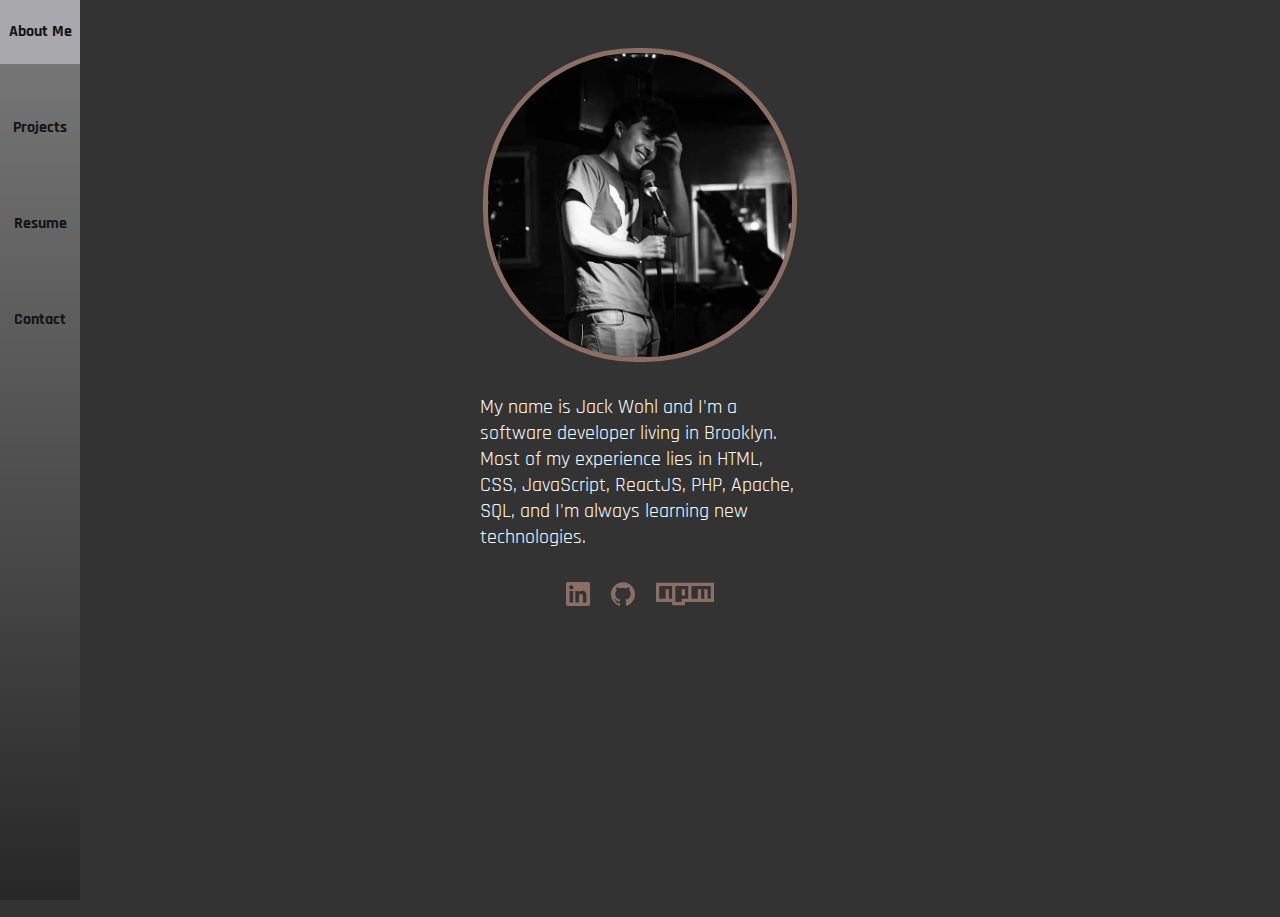
==== index.html @ 23e45b37 "updated resume and projects section" ====
<!DOCTYPE html>
<html>

<head>
  <title>Jack Wohl</title>
  <meta name="viewport" content="width=device-width, initial-scale=1">
  <link rel="stylesheet" href="style.css">
  <link rel="preconnect" href="https://fonts.gstatic.com">
  <link href="https://fonts.googleapis.com/css2?family=Rajdhani&display=swap" rel="stylesheet">
  <link rel="apple-touch-icon" sizes="57x57" href="img/favicon/apple-icon-57x57.png">
  <link rel="apple-touch-icon" sizes="60x60" href="img/favicon/apple-icon-60x60.png">
  <link rel="apple-touch-icon" sizes="72x72" href="img/favicon/apple-icon-72x72.png">
  <link rel="apple-touch-icon" sizes="76x76" href="img/favicon/apple-icon-76x76.png">
  <link rel="apple-touch-icon" sizes="114x114" href="img/favicon/apple-icon-114x114.png">
  <link rel="apple-touch-icon" sizes="120x120" href="img/favicon/apple-icon-120x120.png">
  <link rel="apple-touch-icon" sizes="144x144" href="img/favicon/apple-icon-144x144.png">
  <link rel="apple-touch-icon" sizes="152x152" href="img/favicon/apple-icon-152x152.png">
  <link rel="apple-touch-icon" sizes="180x180" href="img/favicon/apple-icon-180x180.png">
  <link rel="icon" type="image/png" sizes="192x192"  href="img/favicon/android-icon-192x192.png">
  <link rel="icon" type="image/png" sizes="32x32" href="img/favicon/favicon-32x32.png">
  <link rel="icon" type="image/png" sizes="96x96" href="img/favicon/favicon-96x96.png">
  <link rel="icon" type="image/png" sizes="16x16" href="img/favicon/favicon-16x16.png">
  <meta name="msapplication-TileColor" content="#ffffff">
  <meta name="msapplication-TileImage" content="img/favicon/ms-icon-144x144.png">
  <meta name="theme-color" content="#ffffff">
  <meta charset="utf-8">
  <meta name="description" content="Jack Wohl's Portfolio">
  <meta name="keywords" content="Web, Developer, HTML, JavaScript, ReactJS, Engineer, PHP, LAMP">
  <meta name="author" content="Jack Wohl">
</head>

<body>

  <!--Navbar-->
  <nav>
    <a href="#about">About Me</a>
    <a href="#projects">Projects</a>
    <a href="#resume">Resume</a>
    <a href="#contact">Contact</a>
  </nav>

  <!--Content panels-->
  <main>
    <article id="about">
      <div class="content-wrapper">
        <div class="content">
          <img class="circle" src="img/photo.jpg" alt="Picture of Jack Wohl">
          <p>My name is Jack Wohl and I'm a software developer living in Brooklyn. Most of my experience lies in HTML, CSS, JavaScript, ReactJS, PHP, Apache, SQL, and I'm always learning new technologies.</p>
          <section class="social-links">
            <a aria-label="LinkedIn" href="https://www.linkedin.com/in/jack-wohl-634b94198/" rel="noopener noreferrer">
              <img alt="LinkedIn" src="img/linkedin.svg">
            </a>
            <a aria-label="Github" href="https://github.com/jnwjack" rel="noopener noreferrer">
              <img alt="Github" src="img/github.svg">
            </a>
            <a aria-label="NPM" href="https://www.npmjs.com/~jnwjack" rel="noopener noreferrer">
              <img alt="NPM" src="img/npm.svg">
            </a>
          </section>
        </div>
      </div>
    </article>
    <article id="projects">
      <div class="content-wrapper">
        <div class="content">
          <div class="card" id="filebuy">
            <div class="text">
              <h3>File Buy (WIP)</h3>
              <p>A commission service for digital artists</p>
              <h4>JavaScript, PHP, Apache, MySQL</h4>
            </div>
            <div class="background"></div>
            <div class="card-link-wrapper">
              <a class="card-link" href="https://filebuy.app/">Visit Site</a>
            </div>
          </div>
          <!---<div class="card" id="bookingengine">
            <div class="text">
              <h3>Hotel Booking Engine</h3>
              <p>A widget for booking hotel rooms. I implemented this but did not design it.</p>
              <h4>ReactJS, Node.js</h4>
            </div>
            <div class="background"></div>
            <div class="card-link-wrapper">
              <div class="card-link" onclick="insertBookingEngine()">View it Here</div>
              <a class="card-link" href="https://umi-booking-engine.herokuapp.com/">Visit Site</a>
            </div>
          </div>--->
          <div class="card" id="portfolio">
            <div class="text">
              <h3>Portfolio Website</h3>
              <p>This website right here!</p>
              <h4>HTML, CSS</h4>
            </div>
            <div class="background"></div>
            <div class="card-link-wrapper">
              <a class="card-link" href="https://jnwjack.github.io/">Visit Site</a>
            </div>
          </div>
          <div class="card" id="progressbar">
            <div class="text">
              <h3>Progress Bar With Steps</h3>
              <p>A package for a customizable progress bar with milestones</p>
              <h4>CSS</h4>
            </div>
            <div class="background"></div>
            <div class="card-link-wrapper">
              <a class="card-link" href="https://www.npmjs.com/package/progress-bar-with-steps">View on NPM</a>
            </div>
          </div>
          <div class="card" id="mindy">
            <div class="text">
              <h3>Mindy</h3>
              <p>An email-based reminder service</p>
              <h4>ReactJS, PHP, Apache, MySQL</h4>
            </div>
            <div class="background"></div>
            <div class="card-link-wrapper">
              <a class="card-link" href="https://github.com/jnwjack/mindy">View on Github</a>
            </div>
          </div>
          <div class="card" id="gameoflife">
            <div class="text">
              <h3>Game of Life</h3>
              <p>Conway's Game of Life</p>
              <h4>Python3</h4>
            </div>
            <div class="background"></div>
            <div class="card-link-wrapper">
              <a class="card-link" href="https://github.com/jnwjack/GameOfLife">View on Github</a>
            </div>
          </div>
        </div>
      </div>
    </article>
    <article id="resume">
      <div class="content-wrapper">
        <div class="content">
          <object data="img/resume.pdf" type="application/pdf" height="100%" width="100%">
            <iframe src="img/resume.pdf" title="Resume" height="100%" width="100%"></iframe>
          </object>
        </div>
      </div>
    </article>
    <article id="contact">
      <div class="content-wrapper">
        <div class="content">
          <p>I am currently open for both part-time employment and commission work. If you want to work on something together, feel free to send me a message.</p>
          <form action="https://formspree.io/f/mgepgjka" method="POST">
            <input type="text" name="name" placeholder="Name" required>
            <input type="email" name="_replyto" placeholder="Email" required>
            <textarea type="text" name="message" placeholder="Your Message"></textarea>
            <input type="submit">
          </form>
        </div>
      </div>
    </article>
  </main>

  <script src="script.js"></script>
</body>

</html>
---- style.css ----
html {
  font-family: 'Rajdhani', sans-serif;
  width: 100%;
}
body {
  margin: 0;
  height: 100%;
  width: 100%;
  overflow-y: hidden;
}
a {
  /* Remove underline */
  text-decoration: none;
}
a img {
  height: 24px;
}
/* Links to Github, etc. */
.social-links > a {
  margin-left: 0.5rem;
  margin-right: 0.5rem;
}
/* Navigation bar */
nav {
  font-size: 1rem;
  display: flex;
  position: fixed;
  background: linear-gradient(0deg, rgba(33,33,33,1) 0%, rgba(172,172,172,1) 100%);
  opacity: 0.6;

  height: 4rem;
  bottom: 0;
  width: 100%;
  left: auto;
  flex-direction: row;
  justify-content: space-between;
  align-items: center;

  z-index: 2;
}
nav > a {
  width: 20%;
  font-weight: 800;
  text-align: center;
  color: black;
  opacity: 1.0;
  transition: background-color 0.5s linear;
  height: 100%;
  line-height: 4rem;
}
.focus {
  background-color: ghostwhite;
}
/* Content panel dimensions/scroll behavior */
article {
  height: 100%;
  min-width: 100%;
  scroll-snap-align: start;
  scroll-snap-stop: always;

  overflow: hidden;
}
.content-wrapper {
  height: calc(100vh - 7rem);
  width: 100%;
  margin-top: 3rem;
  margin-bottom: 4rem;
  padding-right: 17px;
  overflow-y: scroll;
  display: flex;
  flex-direction: row;
  justify-content: center;
}
.content {
  width: 80%;
  font-size: 20px;
}
#about .content, #contact .content {
  display: flex;
  flex-direction: column;
  align-items: center;
}
#projects .content {
  display: flex;
  flex-direction: row;
  justify-content: space-between;
  flex-wrap: wrap;
}
#contact .content {
  max-width: 40rem;
}
.content > *:not(:last-child) {
  margin-bottom: 2rem;
}
p,h3 {
  margin: 0;
}
h4 {
  margin-top: 1rem;
  margin-bottom: 1rem;
}
#about p {
  max-width: 20rem;
}
/* Embedded resume */
iframe {
  border: 0;
}
form {
  width: 100%;
  display: flex;
  flex-direction: column;
}
form > *:not(:last-child) {
  margin-bottom: 1rem;
}
textarea {
  resize: none;
  min-height: 150px;
}
input[type="text"], input[type="email"], textarea {
  border: none;
  min-width: 240px;
  background-color: #a0a0a0;
  border: 3px solid #8c6f64;
  color: #333333;
  padding: 10px 15px 10px 15px;
}
input:focus, textarea:focus {
  outline: none;
}
::placeholder {
  color: #494949;
}
input[type="submit"] {
  align-self: center;
  width: 30%;
  min-width: 120px;
  background-color: #a0a0a0;
  color: #8c6f64;
  font-weight: 800;
  border: 3px solid #8c6f64;
  padding: 10px 30px 10px 30px;
}
main {
  /* Hide horizontal scroll bar */
  height: calc(100vh + 17px);
  width: 100%;
  display: flex;
  flex-direction: row;
  overflow-x: hidden;
  flex-grow: 1;

  overflow-x: scroll;
  
  /* Snap to content panel, smooth scrolling on link click */
  scroll-snap-type: x mandatory;
  scroll-behavior: smooth;

  box-sizing: border-box;
}
/* Content panels */
#about {
  background-color: #333333;
  color: #ffffff;
}
#projects {
  background-color: #AC887B;
}
#resume {
  background-color: #AC887B;
}
#contact {
  background-color: #333333;
  color: #ffffff;
}
.circle {
  width: 19rem;
  height: 19rem;
  border-radius: 9.5rem;
  border: 5px solid #8c6f64;
}
/* Project gallery */
.card {
  height: 300px;
  width: 400px;
  overflow: hidden;
  position: relative;
  margin-left: 1rem;
  margin-right: 1rem;
}
.card p {
  width: 80%;
}
.card > .background {
  height: 100%;
  width: 100%;
  background-position-x: center;
  background-position-y: center;
  background-size: cover;
  transition: all 0.3s ease-in-out;
}
/* Text initially invisible, appear on hover */
.card > .text, .card > .card-link-wrapper {
  text-align: center;
  position: absolute;
  z-index: 1;
  transition: all 0.3s ease-in-out;
  opacity: 0;
}
.card > .text {
  display: flex;
  flex-direction: column;
  align-items: center;
  top: 0;
  left: 0;
  width: 100%;
}
.card > .card-link-wrapper {
  bottom: 0;
  width: 100%;
  display: flex;
  flex-direction: row;
  justify-content: center;
}
.card .card-link {
  /* Change pointer if it's a div */
  cursor: pointer;
  font-size: 24px;
  font-weight: 800;
  padding: 5px 15px 5px 15px;
  margin-left: 10px;
  margin-right: 10px;
  border: 2px solid #AC887B;
  color: #AC887B;
  background-color: white;
}
/* Disable button that embeds booking widget into DOM on mobile */
.card div.card-link {
  display: none;
}
.card:hover > .background {
  filter: blur(5px);
}
.card:hover > .text {
  top: 15%;
  opacity: 1;
}
.card:hover > .card-link-wrapper {
  bottom: 15%;
  opacity: 1;
}
#filebuy > .background {
  background-image: url("img/filebuy.png");
}
#bookingengine > .background {
  background-image: url("img/bookingengine.png");
}
#portfolio > .background {
  background-image: url("img/portfolio.png");
}
/* Change text to white for portfolio preview */
#portfolio > .text {
  color: #ffffff;
}
#progressbar > .background {
  background-image: url("img/progressbar.png");
}
#mindy > .background {
  background-image: url("img/mindy.gif");
}
#gameoflife > .background {
  background-image: url("img/gameoflife.gif");
}
#contact p {
  width: 100%;
}
/* Desktop styles */
@media only screen and (min-width: 769px) {
  nav {
    flex-direction: row;
    justify-content: space-between;
    align-items: center;

    height: 100%;
    width: 5rem;
    left: 0;
    bottom: auto;
    flex-direction: column;
    justify-content: flex-start;
  }
  nav > a {
    margin-bottom: 2rem;
    padding-left: 0.5rem;
    padding-right: 0.5rem;
    height: 4rem;
    width: 4rem;
    text-align: center;
  }
  /* Enable button that inserts widget into DOM on desktop */
  .card div.card-link {
    display: block;
  }
}
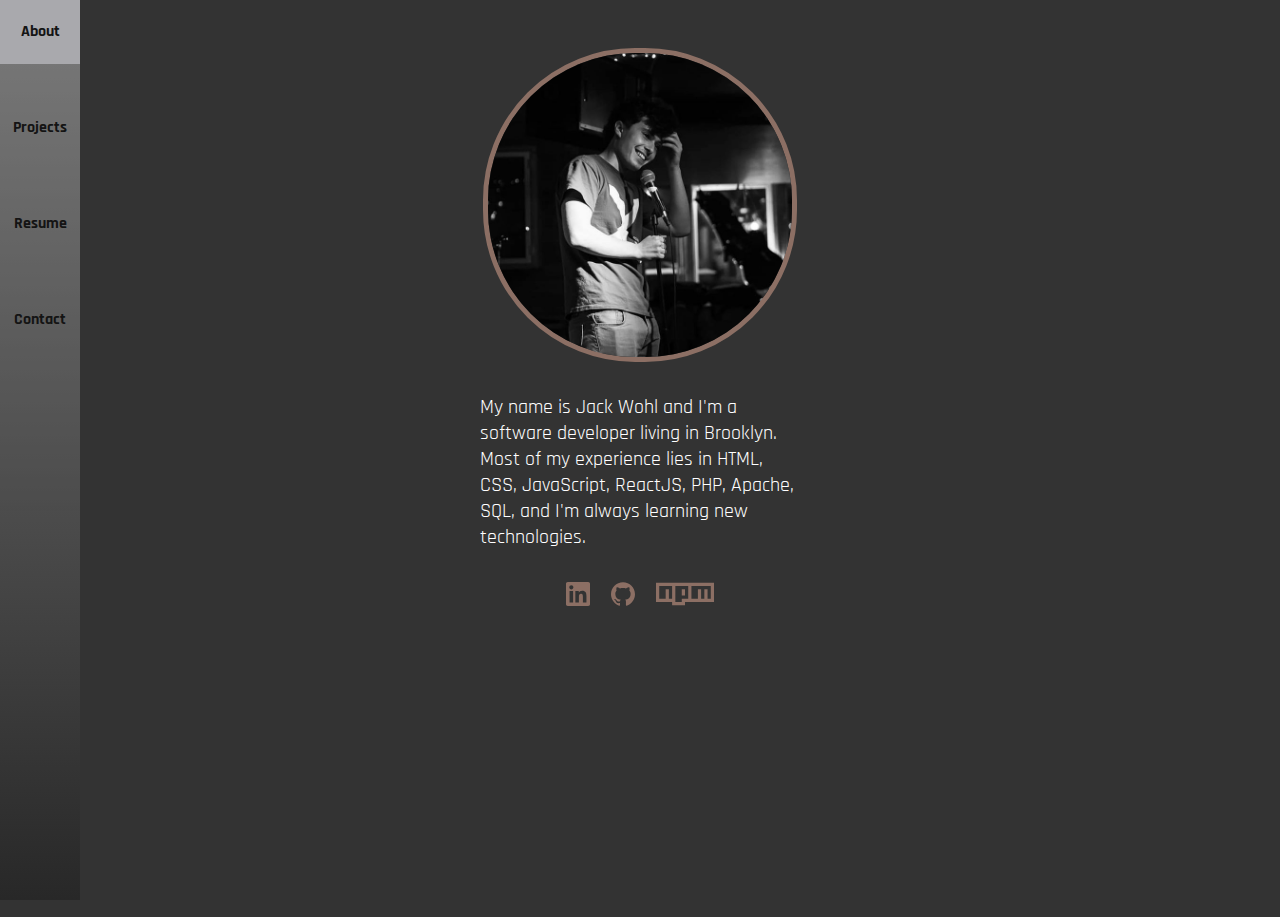
==== commit 52a81228: "fixed sidebar" ====
--- a/index.html
+++ b/index.html
@@ -33,7 +33,7 @@
 
   <!--Navbar-->
   <nav>
-    <a href="#about">About Me</a>
+    <a href="#about">About</a>
     <a href="#projects">Projects</a>
     <a href="#resume">Resume</a>
     <a href="#contact">Contact</a>
@@ -74,7 +74,7 @@
               <a class="card-link" href="https://filebuy.app/">Visit Site</a>
             </div>
           </div>
-          <!---<div class="card" id="bookingengine">
+          <div class="card" id="bookingengine">
             <div class="text">
               <h3>Hotel Booking Engine</h3>
               <p>A widget for booking hotel rooms. I implemented this but did not design it.</p>
@@ -83,9 +83,9 @@
             <div class="background"></div>
             <div class="card-link-wrapper">
               <div class="card-link" onclick="insertBookingEngine()">View it Here</div>
-              <a class="card-link" href="https://umi-booking-engine.herokuapp.com/">Visit Site</a>
+              <a class="card-link" href="https://jnw-booking-engine.herokuapp.com/">Visit Site</a>
             </div>
-          </div>--->
+          </div>
           <div class="card" id="portfolio">
             <div class="text">
               <h3>Portfolio Website</h3>
@@ -108,7 +108,7 @@
               <a class="card-link" href="https://www.npmjs.com/package/progress-bar-with-steps">View on NPM</a>
             </div>
           </div>
-          <div class="card" id="mindy">
+          <!---<div class="card" id="mindy">
             <div class="text">
               <h3>Mindy</h3>
               <p>An email-based reminder service</p>
@@ -118,7 +118,7 @@
             <div class="card-link-wrapper">
               <a class="card-link" href="https://github.com/jnwjack/mindy">View on Github</a>
             </div>
-          </div>
+          </div>--->
           <div class="card" id="gameoflife">
             <div class="text">
               <h3>Game of Life</h3>
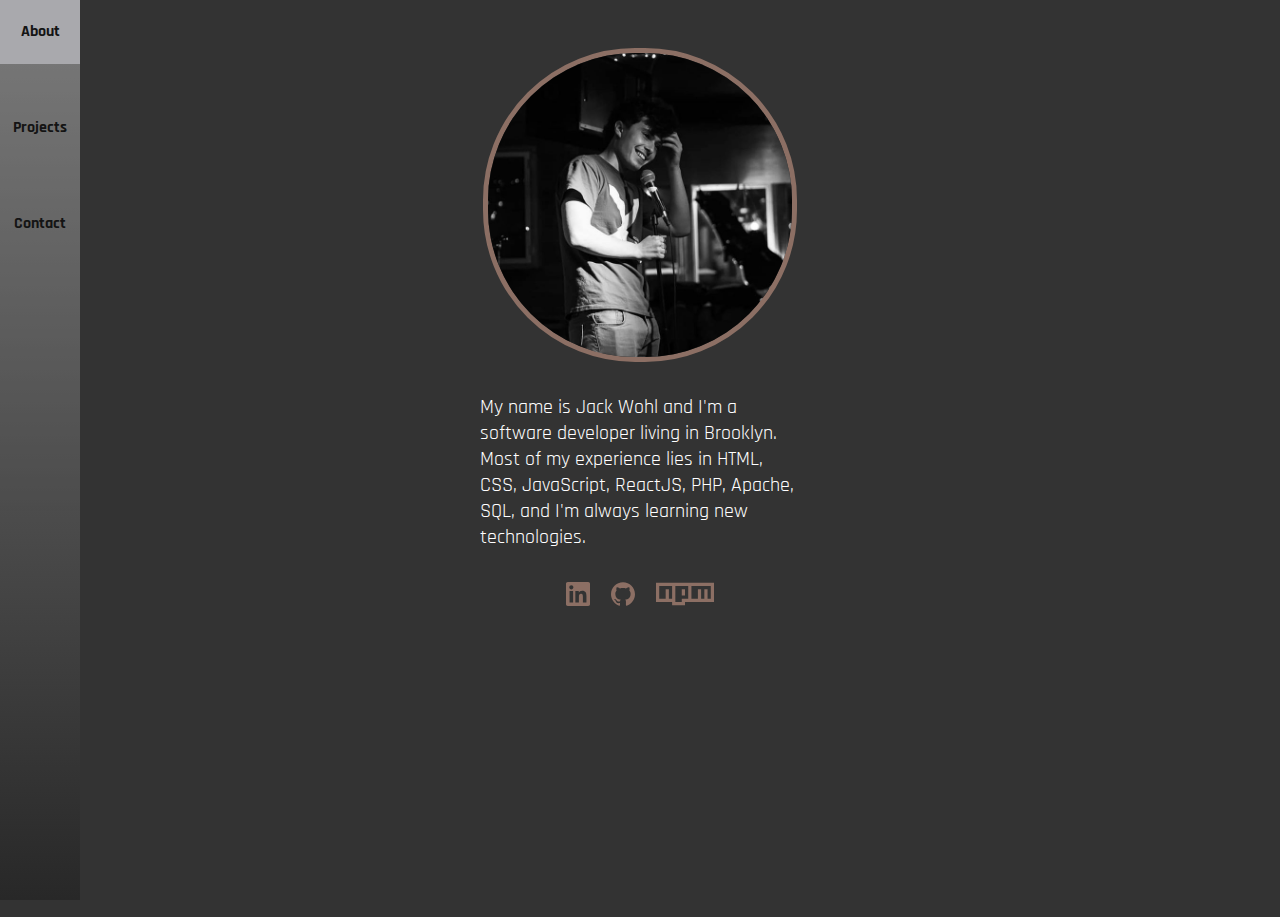
==== commit 0a7a8dfd: "updated resume section" ====
--- a/index.html
+++ b/index.html
@@ -35,7 +35,7 @@
   <nav>
     <a href="#about">About</a>
     <a href="#projects">Projects</a>
-    <a href="#resume">Resume</a>
+    <!---<a href="#resume">Resume</a>--->
     <a href="#contact">Contact</a>
   </nav>
 
@@ -65,7 +65,7 @@
         <div class="content">
           <div class="card" id="filebuy">
             <div class="text">
-              <h3>File Buy (WIP)</h3>
+              <h3>File Buy</h3>
               <p>A commission service for digital artists</p>
               <h4>JavaScript, PHP, Apache, MySQL</h4>
             </div>
@@ -133,7 +133,7 @@
         </div>
       </div>
     </article>
-    <article id="resume">
+    <!---<article id="resume">
       <div class="content-wrapper">
         <div class="content">
           <object data="img/resume.pdf" type="application/pdf" height="100%" width="100%">
@@ -141,11 +141,11 @@
           </object>
         </div>
       </div>
-    </article>
+    </article>--->
     <article id="contact">
       <div class="content-wrapper">
         <div class="content">
-          <p>I am currently open for both part-time employment and commission work. If you want to work on something together, feel free to send me a message.</p>
+          <p>I am currently open for both full-time employment and commission work. If you want to work on something together, feel free to send me a message.</p>
           <form action="https://formspree.io/f/mgepgjka" method="POST">
             <input type="text" name="name" placeholder="Name" required>
             <input type="email" name="_replyto" placeholder="Email" required>
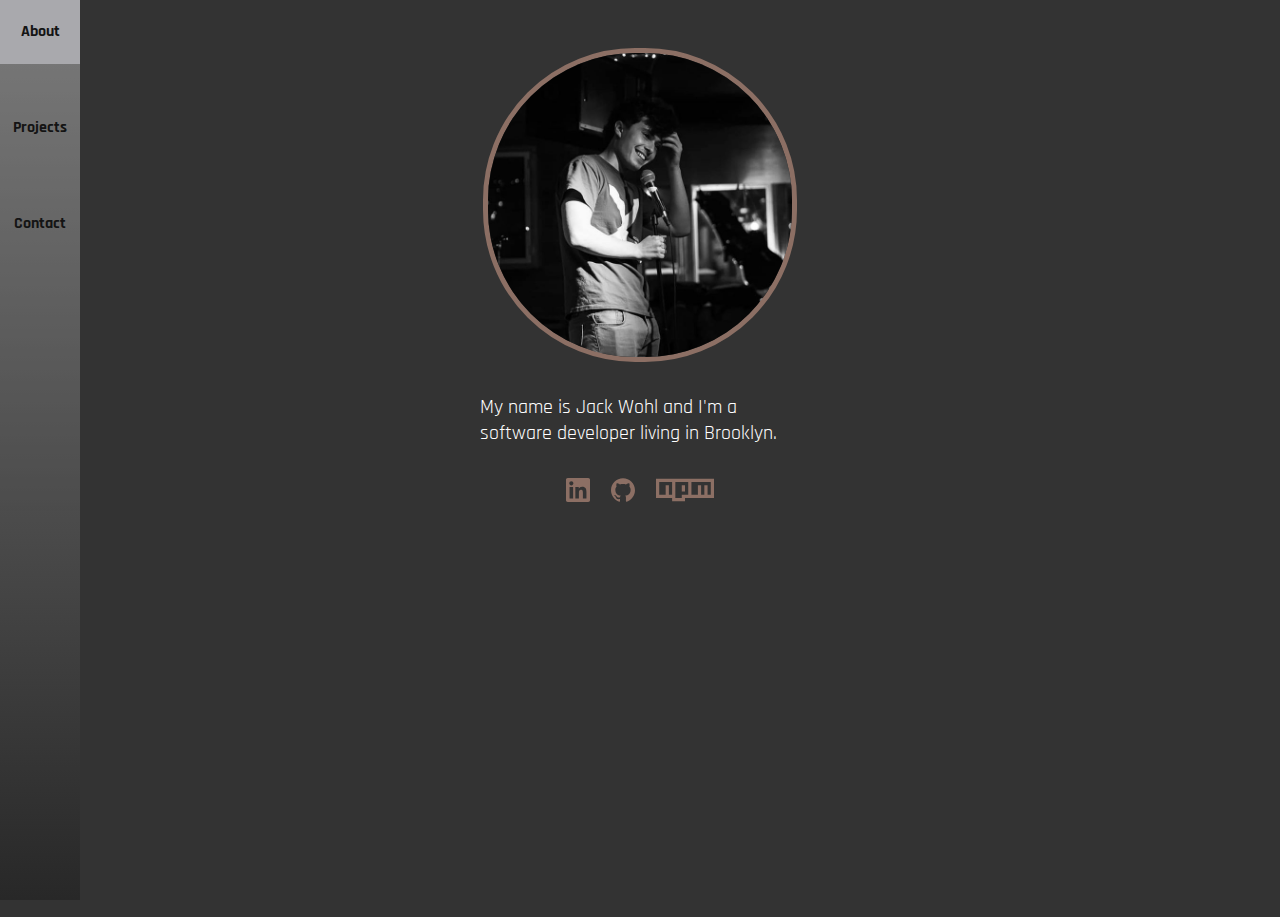
==== commit 0b873e13: "updated portfolio" ====
--- a/index.html
+++ b/index.html
@@ -45,7 +45,7 @@
       <div class="content-wrapper">
         <div class="content">
           <img class="circle" src="img/photo.jpg" alt="Picture of Jack Wohl">
-          <p>My name is Jack Wohl and I'm a software developer living in Brooklyn. Most of my experience lies in HTML, CSS, JavaScript, ReactJS, PHP, Apache, SQL, and I'm always learning new technologies.</p>
+          <p>My name is Jack Wohl and I'm a software developer living in Brooklyn.</p>
           <section class="social-links">
             <a aria-label="LinkedIn" href="https://www.linkedin.com/in/jack-wohl-634b94198/" rel="noopener noreferrer">
               <img alt="LinkedIn" src="img/linkedin.svg">
